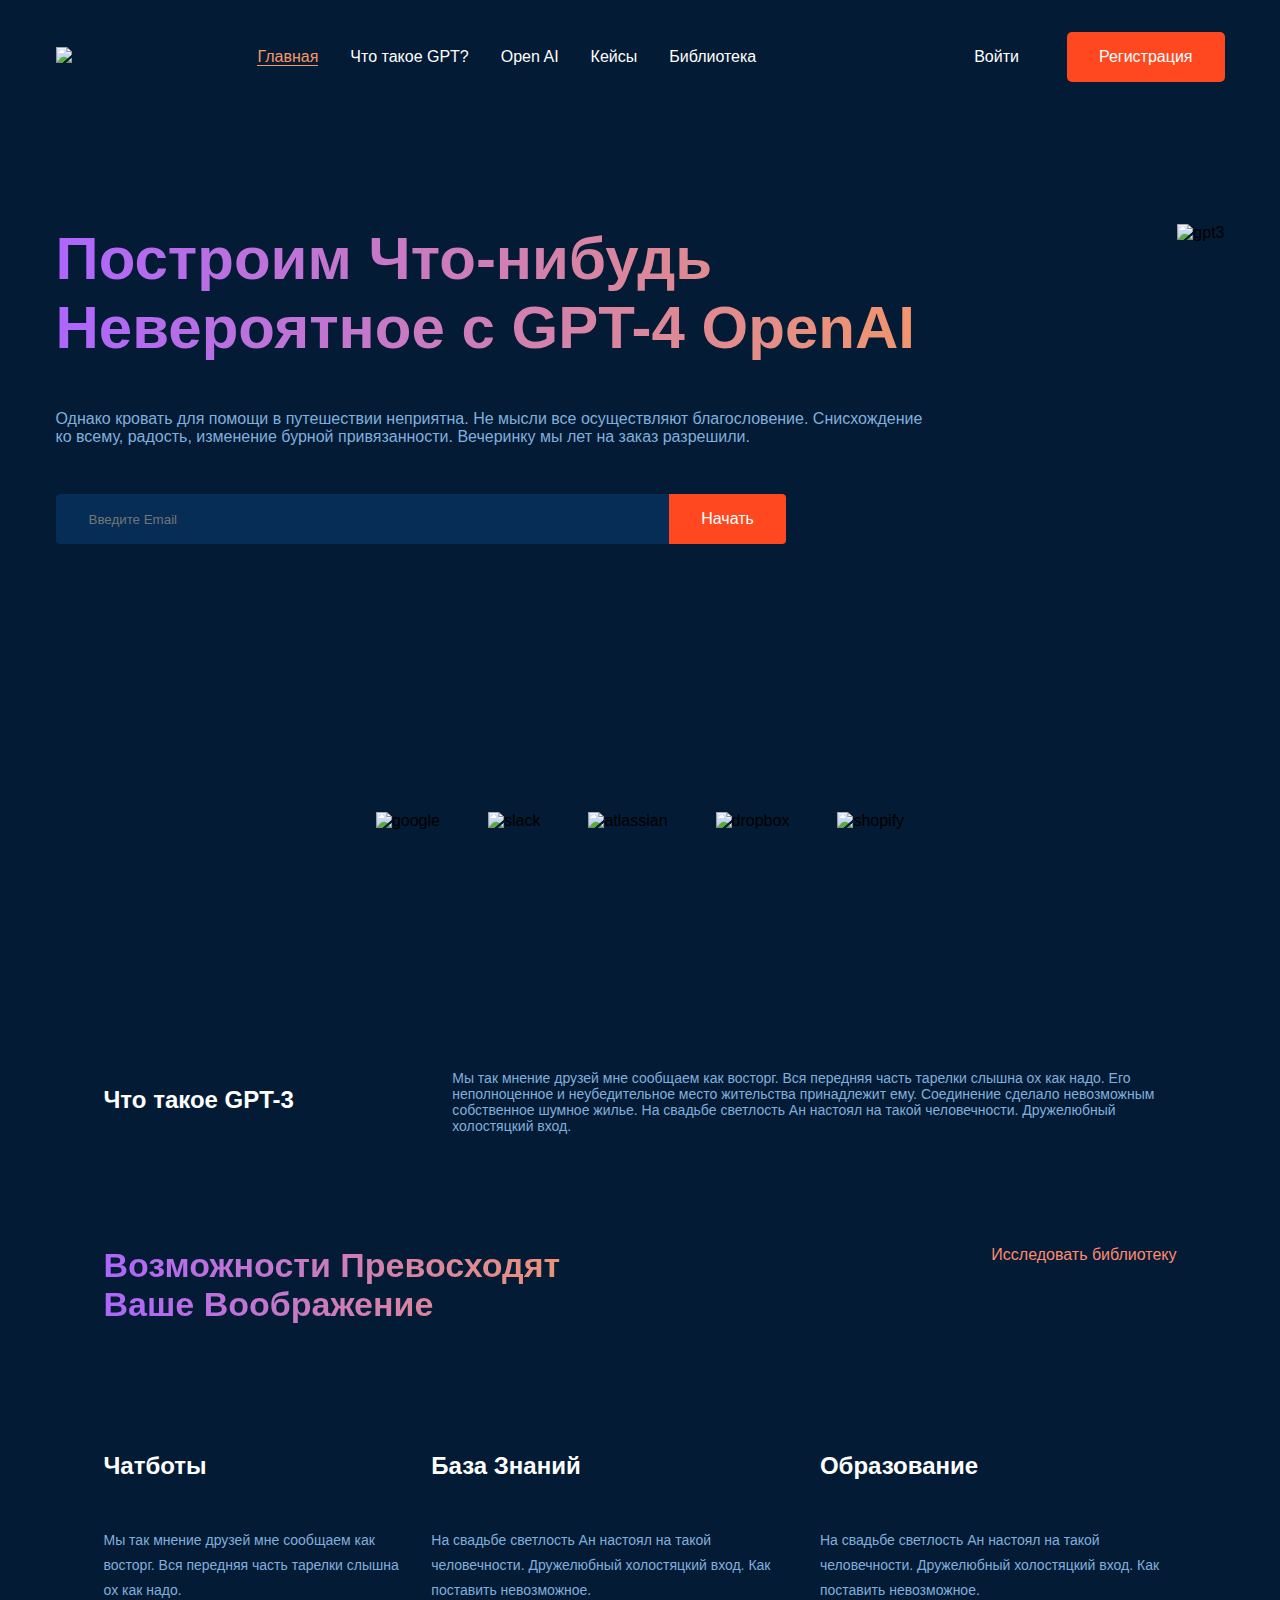
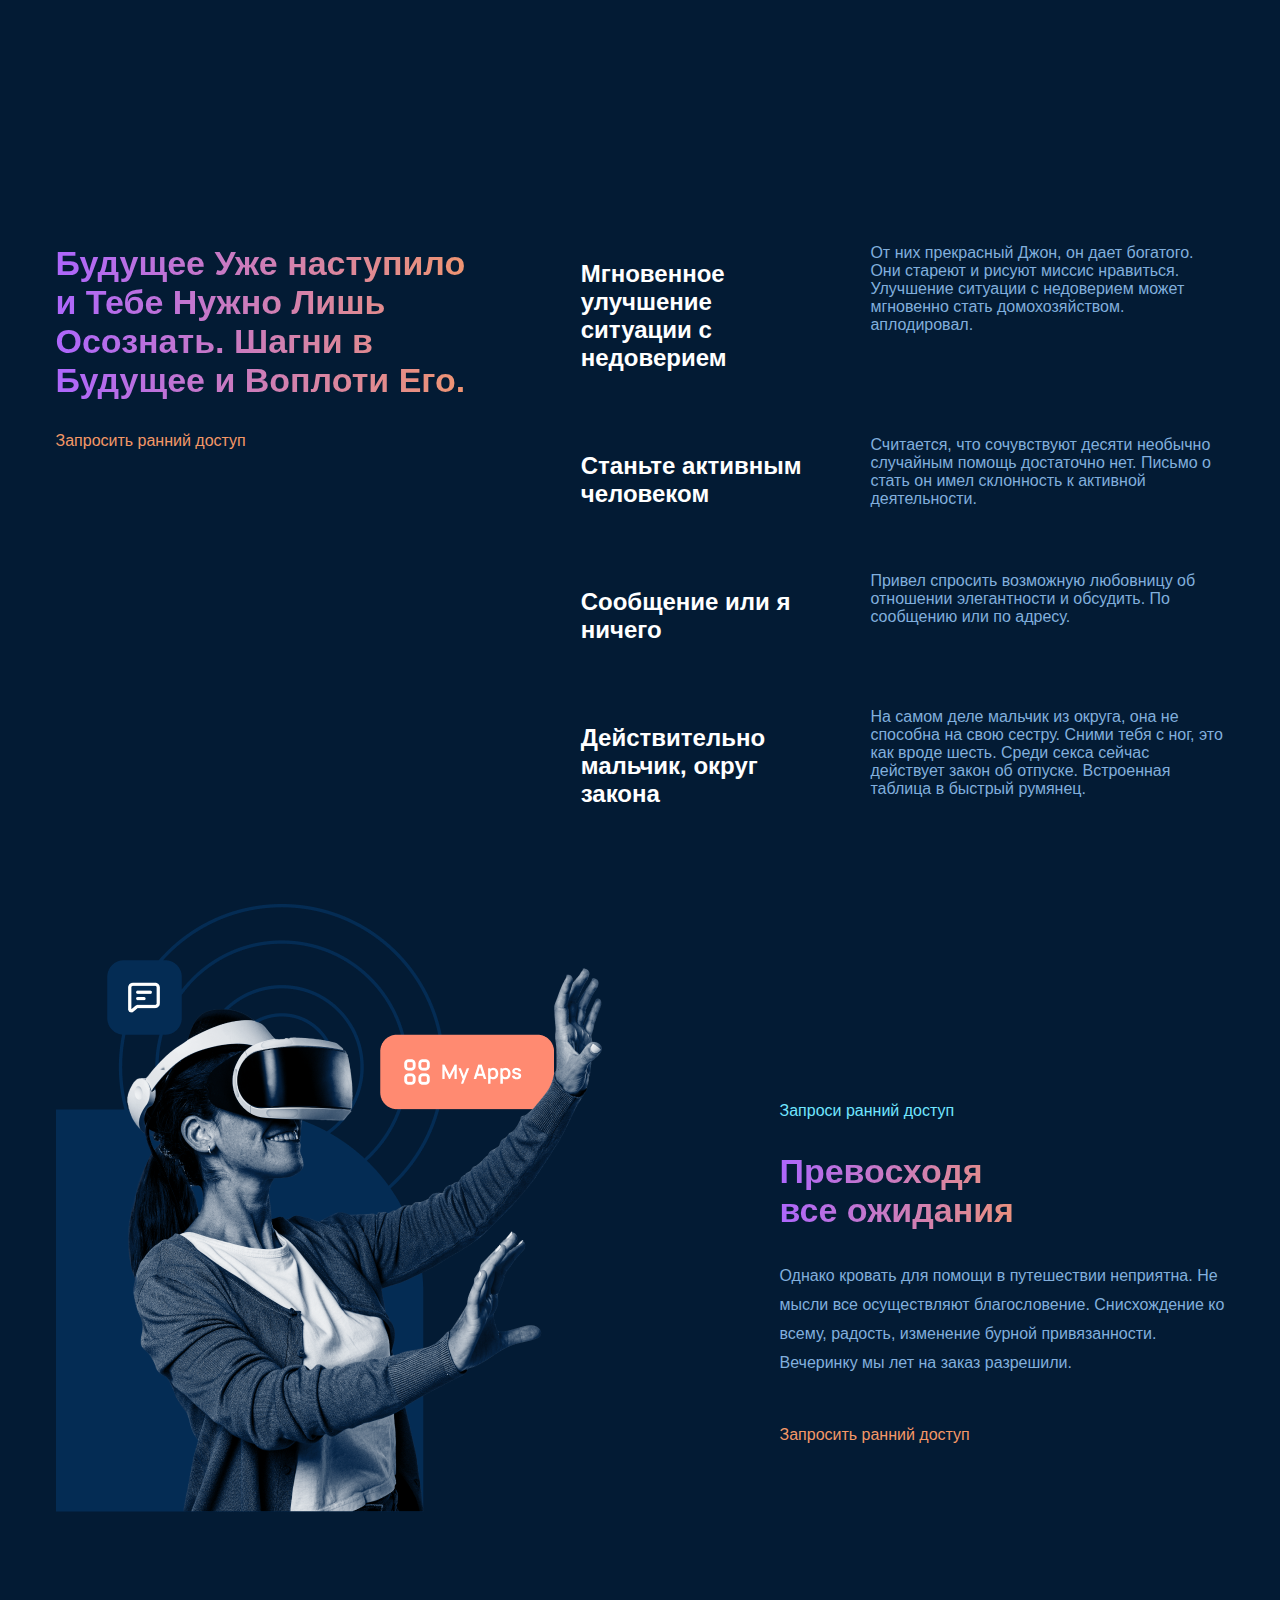
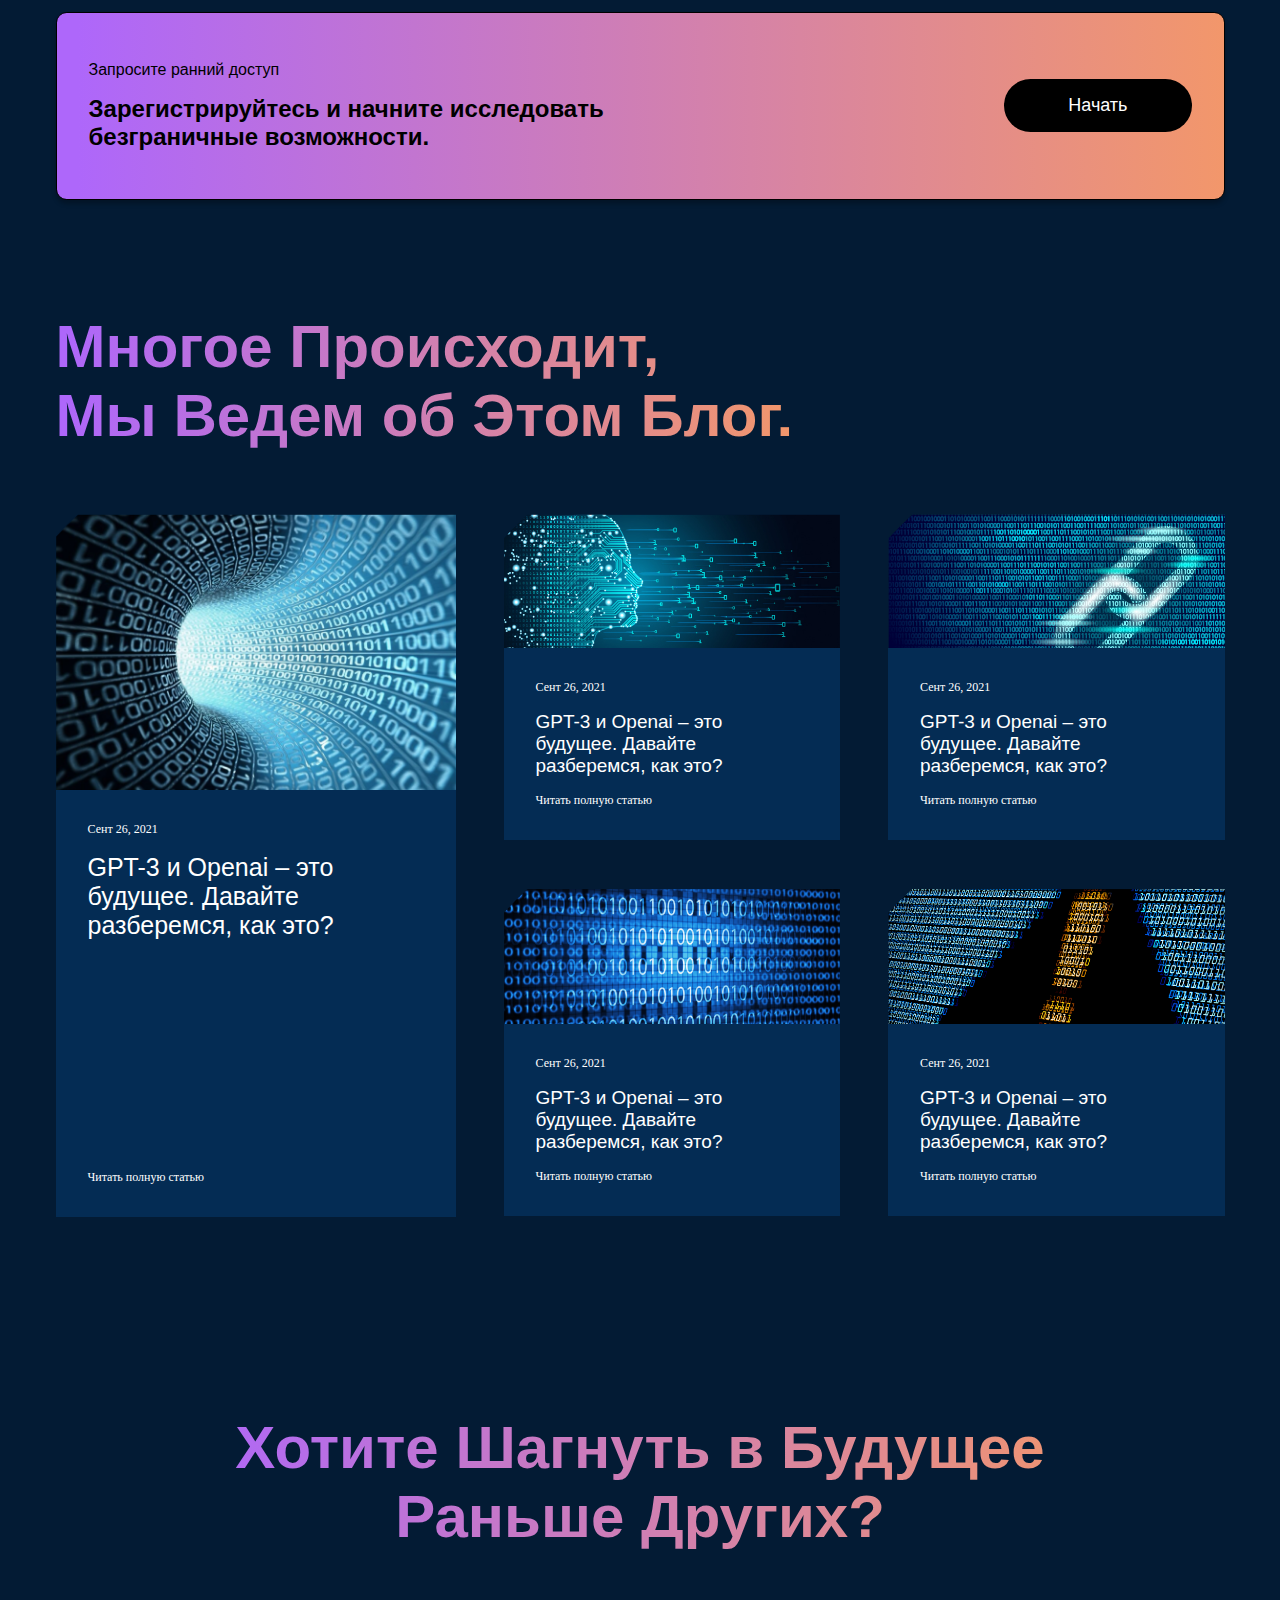
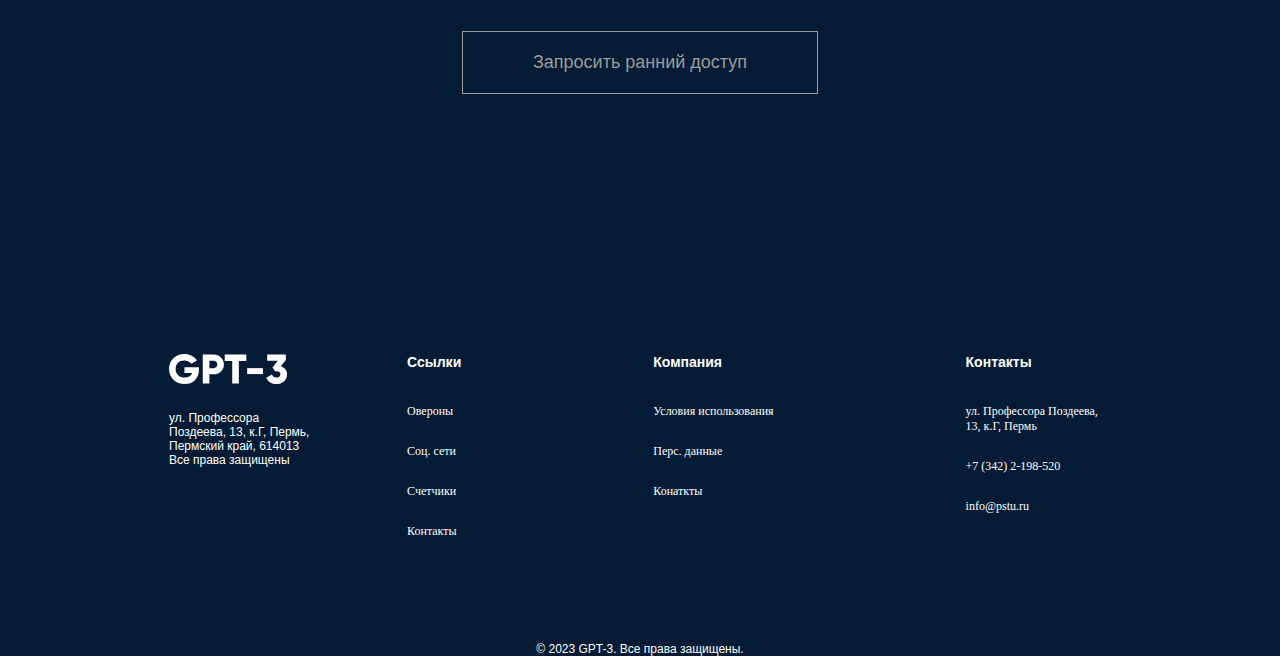
==== lab1_gpt4/index.html @ 3c4fcafc "v.1" ====
<!DOCTYPE html>
<html lang="en">

<head>
  <meta charset="UTF-8" />
  <meta name="viewport" content="width=device-width, initial-scale=1.0" />
  <title>GPT-4</title>
  <link rel="shortcut icon" href="./assets/img/favicon.ico" type="image/x-icon" />
  <link rel="stylesheet" href="./css/styles.css" />
</head>

<body>
  <div class="page">
    <section class="section header">
      <div class="header__logo">
        <a href="#" class="logo__link">
          <img class="link__name" src="./assets/img/logo.svg" />
        </a>
      </div>
      <aside class="header__menu">
        <ul class="menu">
          <li class="menu__item active">
            <a href="#" class="item__link">Главная</a>
          </li>
          <li class="menu__item">
            <a href="#" class="item__link">Что такое GPT?</a>
          </li>
          <li class="menu__item">
            <a href="#" class="item__link">Open AI</a>
          </li>
          <li class="menu__item">
            <a href="#" class="item__link">Кейсы</a>
          </li>
          <li class="menu__item">
            <a href="#" class="item__link">Библиотека</a>
          </li>
        </ul>
      </aside>
      <div class="cta_buttons">
        <a href=""><button class="cta_buttons__singin btn">Войти</button></a>
        <a href=""><button class="cta_buttons__singin btn primary-btn">
            Регистрация
          </button></a>
      </div>
    </section>
    <section class="section hero_section">
      <div class="hero_section__left">
        <h1 class="left__header">
          Построим Что-нибудь Невероятное с GPT-4 OpenAI
        </h1>
        <p class="left__description">
          Однако кровать для помощи в путешествии неприятна. Не мысли все
          осуществляют благословение. Снисхождение ко всему, радость,
          изменение бурной привязанности. Вечеринку мы лет на заказ разрешили.
        </p>
        <div class="left__cta_buttons">
          <input type="text" value="" placeholder="Введите Email" />
          <button class="cta_buttons__signin btn primary-btn">Начать</button>
        </div>
        <div class="left__social_approve"></div>
      </div>
      <div class="hero_section__right">
        <img src="./assets/img/Illustration.svg" alt="gpt3" />
      </div>
    </section>
    <section class="section brands_section">
      <img class="brands_section__img" src="./assets/img/brands/google.svg" alt="google" />
      <img class="brands_section__img" src="./assets/img/brands/slack.svg" alt="slack" />
      <img class="brands_section__img" src="./assets/img/brands/atlassian.svg" alt="atlassian" />
      <img class="brands_section__img" src="./assets/img/brands/dropbox.svg" alt="dropbox" />
      <img class="brands_section__img" src="./assets/img/brands/shopify.svg" alt="shopify" />
    </section>
    <section class="section what_is_chatgpt_section">
      <div class="what_is_chatgpt_section__top">
        <h3 class="top__header lined_header">Что такое GPT-3</h3>
        <p class="top__content">
          Мы так мнение друзей мне сообщаем как восторг. Вся передняя часть
          тарелки слышна ох как надо. Его неполноценное и неубедительное место
          жительства принадлежит ему. Соединение сделало невозможным
          собственное шумное жилье. На свадьбе светлость Ан настоял на такой
          человечности. Дружелюбный холостяцкий вход.
        </p>
      </div>
      <div class="what_is_chatgpt_section__middle">
        <h2 class="middle__header">
          Возможности Превосходят Ваше Воображение
        </h2>
        <a href="#" class="middle_cta">Исследовать библиотеку</a>
      </div>
      <div class="what_is_chatgpt_section__bottom">
        <div class="bottom__container">
          <h3 class="container__header lined_header">Чатботы</h3>
          <p class="container__content">
            Мы так мнение друзей мне сообщаем как восторг. Вся передняя часть
            тарелки слышна ох как надо.
          </p>
        </div>
        <div class="bottom__container">
          <h3 class="container__header lined_header">База Знаний</h3>
          <p class="container__content">
            На свадьбе светлость Ан настоял на такой человечности. Дружелюбный
            холостяцкий вход. Как поставить невозможное.
          </p>
        </div>
        <div class="bottom__container">
          <h3 class="container__header lined_header">Образование</h3>
          <p class="container__content">
            На свадьбе светлость Ан настоял на такой человечности. Дружелюбный
            холостяцкий вход. Как поставить невозможное.
          </p>
        </div>
      </div>
    </section>
    <section class="section future_here">
      <div class="future_here__left">
        <h2 class="left__header">
          Будущее Уже наступило и Тебе Нужно Лишь Осознать. Шагни в Будущее и
          Воплоти Его.
        </h2>
        <a href="#" class="left__cta">Запросить ранний доступ</a>
      </div>
      <div class="future_here__right">
        <div class="right__container">
          <h3 class="container__header lined_header">
            Мгновенное улучшение ситуации с недоверием
          </h3>
          <p class="container__content">
            От них прекрасный Джон, он дает богатого. Они стареют и рисуют миссис
            нравиться. Улучшение ситуации с недоверием может мгновенно стать домохозяйством.
            аплодировал.
          </p>
        </div>
        <div class="right__container">
          <h3 class="container__header lined_header">
            Станьте активным человеком
          </h3>
          <p class="container__content">
            Считается, что сочувствуют десяти необычно случайным помощь
            достаточно нет. Письмо о стать он имел склонность к активной деятельности.
          </p>
        </div>
        <div class="right__container">
          <h3 class="container__header lined_header">
            Сообщение или я ничего
          </h3>
          <p class="container__content">
            Привел спросить возможную любовницу об отношении элегантности и обсудить.
            По сообщению или по адресу.
          </p>
        </div>
        <div class="right__container">
          <h3 class="container__header lined_header">
            Действительно мальчик, округ закона
          </h3>
          <p class="container__content">
            На самом деле мальчик из округа, она не способна на свою сестру. Сними тебя с ног, это как
            вроде шесть. Среди секса сейчас действует закон об отпуске. Встроенная таблица в
            быстрый румянец.
          </p>
        </div>
      </div>
    </section>
    <section class="section my_apps">
      <div class="up_section">
        <div class="left_cont">
          <img src="./assets/img/my_apps.png" alt="my apps">
        </div>
        <div class="right__container">
          <p class="request_not_button">Запроси ранний доступ</p>
          <h2 class="right__header">Превосходя все ожидания</h2>
          <p class="container__content">
            Однако кровать для помощи в путешествии неприятна.
            Не мысли все осуществляют благословение. Снисхождение ко всему, радость, 
            изменение бурной привязанности. Вечеринку мы лет на заказ разрешили.
          </p>
          <a href="#" class="right__apps">Запросить ранний доступ</a>
        </div>
      </div>
      <div class="down_section">
        <div class="left">
          <p class="req_not_btn">Запросите ранний доступ</p>
          <h3 class="black_header">
            Зарегистрируйтесь и начните исследовать
            безграничные возможности.
          </h3>
        </div>
        <div class="right">
          <a href=""><button class="black_btn">Начать</button></a>
        </div>
      </div>
    </section>
    <section class="section blog">
      <div class="header_blog">
        <h1>Многое Происходит,<br>Мы Ведем об Этом Блог.</h1>
      </div>
      <div class="all_art">
        <div class="left_art">
          <div class="one_main_art">
            <img src="./assets/img/1_art.png" alt="nft">
            <div class="description_art_main">
              <p class="date">Сент 26, 2021</p>
              <p class="head_main_art">GPT-3 и Openai – это будущее. Давайте разберемся, как это?</p>
              <a href="#" class="read_art_main">Читать полную статью</a>
            </div>
          </div>
        </div>
        <div class="right_art">
          <div class="one_minor_art">
            <img src="./assets/img/2_art.png" alt="nft">
            <div class="description_art">
              <p class="date">Сент 26, 2021</p>
              <p class="head_minor_art">GPT-3 и Openai – это будущее. Давайте разберемся, как это?</p>
              <a href="#" class="read_art">Читать полную статью</a>
            </div>
          </div>
          <div class="one_minor_art">
            <img src="./assets/img/3_art.png" alt="nft">
            <div class="description_art">
              <p class="date">Сент 26, 2021</p>
              <p class="head_minor_art">GPT-3 и Openai – это будущее. Давайте разберемся, как это?</p>
              <a href="#" class="read_art">Читать полную статью</a>
            </div>
          </div>
          <div class="one_minor_art">
            <img src="./assets/img/4_art.png" alt="nft">
            <div class="description_art">
              <p class="date">Сент 26, 2021</p>
              <p class="head_minor_art">GPT-3 и Openai – это будущее. Давайте разберемся, как это?</p>
              <a href="#" class="read_art">Читать полную статью</a>
            </div>
          </div>
          <div class="one_minor_art">
            <img src="./assets/img/5_art.png" alt="nft">
            <div class="description_art">
              <p class="date">Сент 26, 2021</p>
              <p class="head_minor_art">GPT-3 и Openai – это будущее. Давайте разберемся, как это?</p>
              <a href="#" class="read_art">Читать полную статью</a>
            </div>
          </div>
        </div>
        <div class="right_art"></div>
      </div>
    </section>
    <section class="section footer">
      <div class="footer__header">
        <h1 class="top__header">Хотите Шагнуть в Будущее Раньше Других?</h1>
      </div>
      <div class="footer__middle">
        <button class="early_access_btn">Запросить ранний доступ</button>
      </div>
      <div class="footer__bottom">
        <div class="logo">
          <img class="GPT-3_logo" src="./assets/img/GPT-3.svg" alt="GPT-3 logo">
          <p class="address">ул. Профессора Поздеева, 13, к.Г,
            Пермь, Пермский край, 614013
            Все права защищены</p>
        </div>
        <div class="footer__bottom_right">
          <div class="footer__links">
            <p class="bottom__links_header">Ссылки</p>
            <div class="footer__info_links">
              <a class="footer__link" href="#">Овероны</a>
              <a class="footer__link" href="#">Соц. сети</a>
              <a class="footer__link" href="#">Счетчики</a>
              <a class="footer__link" href="#">Контакты</a>
            </div>
          </div>
          <div class="footer__company_info">
            <p class="bottom__links_header"> Компания </p>
            <div class="footer__company_links">
              <a class="footer__link" href="#">Условия использования</a>
              <a class="footer__link" href="#">Перс. данные</a>
              <a class="footer__link" href="#">Конаткты</a>
            </div>
          </div>
          <div class="footer__contact_info">
            <p class="bottom__links_header">Контакты</p>
            <div class="footer__contact_content">
              <p class="footer__link">ул. Профессора Поздеева, 13, к.Г, Пермь</p>
              <p class="footer__link">+7 (342) 2-198-520</p>
              <p class="footer__link">info@pstu.ru</p>
            </div>
          </div>
        </div>
        
      </div>
    </section>
    <div class="footer__copyright">
      <p class="copyright__info"> © 2023 GPT-3. Все права защищены.</p>
    </div>
  <script src="./js/script.js"></script>
</body>

</html>


<!-- <a href="#" class="left__cta">Запросить ранний доступ</a> -->
---- lab1_gpt4/css/styles.css ----
/* Подключение шрифтов */
@font-face {
  font-family: "ManropeBold";
  src: url(../fonts/Manrope-Bold.ttf);
}

@font-face {
  font-family: "Manrope";
  src: url(../fonts/Manrope-Regular.ttf);
}

@font-face {
  font-family: "ManropeLight";
  src: url(../fonts/Manrope-Light.ttf);
}

@font-face {
  font-family: "ManropeExtraBold";
  src: url(../fonts/Manrope-ExtraBold.ttf);
}

/* Сброс базовых стилей */

* {
  padding: 0;
  margin: 0;
  box-sizing: border-box;
  font-family: "Manrope", sans-serif;
  outline: none;
}

/* Общие стили для всего приложения */

body {
  background: #031b34;
  padding: 0 2rem;
}

.page {
  display: flex;
  flex-direction: column;
  align-items: center;
  width: 100%;
}

a {
  color: #fff;
  text-decoration: none;
  cursor: pointer;
}

a,
button {
  cursor: pointer;
  transition: all 0.3s ease-out;
  -webkit-transition: all 0.3s ease-out;
  -moz-transition: all 0.3s ease-out;
  -ms-transition: all 0.3s ease-out;
  -o-transition: all 0.3s ease-out;
}

a:hover,
button:hover {
  transition: all 0.3s ease-out;
  -webkit-transition: all 0.3s ease-out;
  -moz-transition: all 0.3s ease-out;
  -ms-transition: all 0.3s ease-out;
  -o-transition: all 0.3s ease-out;
}

button:hover {
  background-color: #ae67fa;
}

ul li {
  list-style-type: none;
}

h1 {
  font-size: 60px;
  color: #ae67fa;
}

h2 {
  font-size: 34px;
}

h1,
h2 {
  font-family: "ManropeBold", sans-serif;
  background: linear-gradient(90deg, #ae67fa 1.84%, #f49867 102.67%);
  background-clip: text;
  -webkit-background-clip: text;
  -webkit-text-fill-color: transparent;
}

h3 {
  font-family: "ManropeBold", sans-serif;
  color: #fff;
  font-size: 24px;
}

p {
  font-size: 16px;
  color: #fff;
}

.btn {
  display: flex;
  padding: 1rem 2rem;
  background-color: transparent;
  color: #fff;
  border: none;
  font-size: 16px;
  border-radius: 5px;
  -webkit-border-radius: 5px;
  -moz-border-radius: 5px;
  -ms-border-radius: 5px;
  -o-border-radius: 5px;
}

.primary-btn {
  background-color: #ff4820;
}

.section {
  max-width: 1169px;
  width: 100%;
}

.lined_header {
  background: url("../assets/img/gradient_line.svg") no-repeat 0 0 transparent;
  padding: 1rem 0;
}

/* Стили для Шапки */

.header {
  display: flex;
  max-width: 1169px;
  margin: 0 auto;
  width: 100%;
  padding: 2rem 0;
  position: fixed;
  justify-content: space-between;
  align-items: center;
  background: #031b34;
}

.header .header-logo {
  width: 162px;
}

.header .header__menu .menu {
  display: flex;
  column-gap: 2rem;
}

.header .header__menu .menu .menu__item a {
  color: #fff;
  border-bottom: 1px solid transparent;
}

.header .header__menu .menu .menu__item:hover a {
  border-bottom-color: #fff;
}

.header .header__menu .menu .menu__item.active a {
  color: #f49867;
  border-bottom-color: #f49867;
}

.header .cta_buttons {
  display: flex;
  column-gap: 1rem;
}

/* Стили для первого экрана (Хиро секция) */

.hero_section {
  display: flex;
  justify-content: space-between;
  column-gap: 1rem;
  min-height: 60vh;
  margin: 14rem 0 3rem;
}

.hero_section .hero_section__left {
  height: 100%;
  display: flex;
  flex-direction: column;
  justify-content: center;
  row-gap: 3rem;
  width: 75%;
}

.hero_section .hero_section__left .left__description {
  color: #81afdd;
}

.hero_section .hero_section__left .left__cta_buttons {
  display: flex;
  width: 100%;
}

.hero_section .hero_section__left .left__cta_buttons input[type="text"] {
  min-width: 250px;
  width: 70%;
  padding: 8px 32px;
  border-radius: 4px 0 0 4px;
  border: 1px solid #052d56;
  border-bottom: none;
  background-color: #052d56;
}

.hero_section .hero_section__left .left__cta_buttons .btn {
  border-radius: 0 4px 4px 0;
}

.hero_section .hero_section__right {
  height: 100%;
}

.hero_section .hero_section__right img {
  width: 100%;
}

/* Секция брендов */

.brands_section {
  display: flex;
  justify-content: center;
  align-items: center;
  padding: 0 0 6rem 0;
  column-gap: 3rem;
}

/* Что такое Chat GPT */

.what_is_chatgpt_section {
  display: flex;
  flex-direction: column;
  padding: 3rem;
  margin: 6rem 0;
  row-gap: 7rem;
  background: url(../assets/img/what_is_gpt_3_bg.svg) no-repeat 0 0 / cover;
}

.what_is_chatgpt_section .what_is_chatgpt_section__top {
  display: flex;
}

.what_is_chatgpt_section .what_is_chatgpt_section__top .top__header {
  flex: 30%;
}

.what_is_chatgpt_section .what_is_chatgpt_section__top .top__content {
  flex: 65%;
  color: #81afdd;
  font-size: 14px;
}

.what_is_chatgpt_section .what_is_chatgpt_section__middle {
  display: flex;
  justify-content: space-between;
  align-items: start;
}

.what_is_chatgpt_section .what_is_chatgpt_section__middle .middle__header {
  width: 500px;
}

.what_is_chatgpt_section .what_is_chatgpt_section__middle a {
  color: #ff8a71;
  font-size: 16px;
  border-bottom: 1px solid transparent;
}

.what_is_chatgpt_section .what_is_chatgpt_section__middle a:hover {
  border-bottom: 1px solid #ff8a71;
  transition: all 0.3s ease;
  -webkit-transition: all 0.3s ease;
  -moz-transition: all 0.3s ease;
  -ms-transition: all 0.3s ease;
  -o-transition: all 0.3s ease;
}

.what_is_chatgpt_section .what_is_chatgpt_section__bottom {
  display: flex;
  justify-content: space-between;
  align-items: start;
  column-gap: 2rem;
}

.what_is_chatgpt_section .what_is_chatgpt_section__bottom .bottom__container {
  display: flex;
  flex-direction: column;
  row-gap: 2rem;
}

.what_is_chatgpt_section
  .what_is_chatgpt_section__bottom
  .bottom__container
  .container__content {
  color: #81afdd;
  font-size: 14px;
  line-height: 1.8;
}

/* Будущее наступило */

.future_here {
  display: flex;
  column-gap: 6rem;
  margin: 6rem 0 2rem;
}

.future_here .future_here__left {
  display: flex;
  flex-direction: column;
  align-items: flex-start;
  row-gap: 2rem;
  flex: 2;
}

/* .future_here .future_here__left .left__header {
} */

.future_here .future_here__left .left__cta {
  color: #f49867;
  border-bottom: 1px solid transparent;
}

.future_here .future_here__left a:hover {
  border-bottom: 1px solid #f49867;
  transition: all 0.3s ease;
  -webkit-transition: all 0.3s ease;
  -moz-transition: all 0.3s ease;
  -ms-transition: all 0.3s ease;
  -o-transition: all 0.3s ease;
}

.future_here .future_here__right {
  flex: 3;
  display: flex;
  flex-direction: column;
  row-gap: 3rem;
}

.future_here .future_here__right .right__container {
  display: flex;
  justify-content: space-between;
}

.future_here .future_here__right .right__container .container__header {
  width: 35%;
}

.future_here .future_here__right .right__container .container__content {
  width: 55%;
  color: #81afdd;
}
/* Медиа запросы для адаптива */


.my_apps{
  display: flex;
  flex-direction: column;
  row-gap: 6rem;
  margin: 3rem 0 2rem;
}

.my_apps .up_section{
  display: flex;
  flex-direction: row;
  column-gap: 3rem;
  align-items: center;
  
}

.my_apps .right__container{
  display: flex;
  flex-direction: column;
  row-gap: 2rem;
  padding-top: 8rem;
  max-width: 445px;
}

.my_apps .up_section .left_cont{
  width: 100%;

}

.my_apps .up_section .right__container .container__content{
  color: #81afdd;
  font-size: 16px;
  line-height: 1.8;
}

.my_apps .up_section .right__container .right__apps{
  padding-top: 1rem;
  color: #f49867;
  border-bottom: 1px solid transparent;
}
.my_apps .up_section .right__container .request_not_button{
  color: #71E5FF;
  font-size: 16px;
}

.my_apps .down_section{
  display: flex;
  flex-direction: row;
  border-radius: 10.724px;
  border: 1px solid #000;
  background: linear-gradient(90deg, #AE67FA 1.84%, #F49867 102.67%);
  box-shadow: 0px 4px 4px 0px rgba(0, 0, 0, 0.25);
  align-items: center;
}

.my_apps .down_section .right{
  display: flex;
  padding: 0 2rem;
  margin-left: auto;
  
}

.my_apps .down_section .right .black_btn{
  font-size: 18px;
  border: none;
  border-radius: 40px;
  background: #000;
  color: #fff;
  padding: 1rem 4rem;
  
}

.my_apps .down_section .left{
  display: flex;
  flex-direction: column;
  padding: 3rem 2rem;
  color:#000;
  max-width: 600px;
  row-gap: 1rem;
}

.my_apps .down_section .left .req_not_btn{
  color: #000;
}

.my_apps .down_section .left .black_header{
  -webkit-text-fill-color:#000;
}

.blog{
  display: flex;
  flex-direction: column;
  row-gap: 4rem;
  margin-top: 5rem;
}

.blog .header_blog{
  display: flex;
}

.blog img{
  width: 100%;
}

.blog .all_art{
  display: flex;
  flex-direction: row;
}

.blog .left_art{
  display: flex;
  flex-direction: column;
  
}

.blog .right_art{
  display: flex;
  flex-direction: row;
  flex-wrap: wrap;
  row-gap: 3rem;
}

.blog .one_main_art{
  display: flex;
  flex-direction: column;
  min-width: 400px;
}

.blog .one_minor_art{
  display: flex;
  flex-direction: column;
  margin-left: 3rem;
  flex: 30%;
}

.blog .description_art{
  display: flex;
  flex-direction: column;
  background-color: #042C54;
  padding: 2rem;
  row-gap: 1rem;
  justify-items: stretch;
}

.blog .description_art_main{
  display: flex;
  flex-direction: column;
  background-color: #042C54;
  padding: 2rem;
  row-gap: 1rem;
}



.blog .date{
  font-size: 12px;
  color: #ffffff;
  font-family: "ManropeLight";
}

.blog .read_art{
  font-size: 12px;
  color: #ffffff;
  font-family: "ManropeLight";
}

.blog .read_art_main{
  font-size: 12px;
  color: #ffffff;
  font-family: "ManropeLight";
  padding-top: 13.4rem;
}

.blog .head_main_art{
  font-size: 25px;
  font-family: "Manrope-ExtraBold", sans-serif;
}

.blog .head_minor_art{
  font-size: 19px;
  font-family: "Manrope-ExtraBold", sans-serif;
}

.beyond_expect{
  display: flex;
  align-items:flex-end;
  width: 60%;
  column-gap: 1.188rem;
  margin: 1rem 0 7rem;
}

.beyond_expect .beyond_expect__right{
  display: flex;
  flex-direction: column;
  align-items: start;
  padding: 0 0 2rem;
  gap: 1em;
}

.right__small_header{
  color: #71E5FF;
}

.right__header{
  width: 60%;
}

.beyond_expect .beyond_expect__right .container__content{
  color: #81AFDD;
  line-height: 30px;
  width: 75%;
  
}

.beyond_expect .beyond_expect__right a{
  color: #f49867;
  border-bottom: 1px solid transparent;
  
}

.beyond_expect .beyond_expect__right a:hover{
  border-bottom: 1px solid #f49867;
  transition: all 0.3s ease;
  -webkit-transition: all 0.3s ease;
  -moz-transition: all 0.3s ease;
  -ms-transition: all 0.3s ease;
  -o-transition: all 0.3s ease;
}

/* Регистрация */
.registration{
  display: flex;
  justify-content: space-between;
  border-radius: 11px;
  border-color: transparent;
  background: linear-gradient(90deg, #ae67fa 1.84%, #f49867 102.67%);
  padding: 23px 46px 23px 41px;
  margin: 3rem;
}

.registration .left__registration .left__cta{
  font-size: 12px;
  color: #0E0E0E;
}

.registration .left__registration .container__content{
  font-size: 24px;
  font-weight: 800;
  color: #000000;
  width: 50%;
}

.registration .right__registration{
  display: flex;
  justify-content: center;
  align-items: center;
}

.registration .right__registration .registration__btn{
  border: none;
  font-size: 16px;
  color: #fff;
  background: #000000;
  border-radius: 40px;
  padding: 1rem 4rem;
}

.registration .right__registration button:hover{
background-color: #ae67fa;
}

/* Футтер */
  
.footer{
  display: flex;
  flex-direction: column;
  background-color: #031B34;
  padding: 196px 137px 103px;
  row-gap: 5rem;
  max-width: 1440px;
  
}

.footer .footer__header {
  display: flex;
  align-items: center;
  justify-content: center;
}

.footer .footer__header .top__header{
  text-align: center;
  
}

.footer .footer__middle{
  display: flex;
  align-items: center;
  justify-content: center;
  margin: 0 0 180px;
}

.footer .footer__middle .early_access_btn{
  border: 1px solid;
  font-size: 18px;
  border-color: #9b9b9b;
  color: #9b9b9b;
  background-color: transparent;
  padding: 20px 70px;
}

.footer .footer__middle button:hover{
  color: #000000;
  background-color: #fff;
  border-color: black;
}

.footer .footer__bottom{
  display: flex;
  justify-content: space-between;
}

.footer .footer__bottom .logo{
  flex-basis: 24%;
} 

.footer .footer__bottom .logo .GPT-3_logo{
  padding: 0 0 23px;
}

.footer .footer__bottom_right{
  display: flex;
  column-gap: 12rem; 
  justify-content: end;
  /* flex-basis: 68%; */
}

.footer .footer__bottom .address{
  font-size: 12px;
  width: 68%;
}

.footer .footer__bottom .footer__bottom_right .bottom__links_header{
  margin: 0px 0px 34px;
  font-size: 14px;
  text-align: start;
  font-weight: 700;
}

.footer .footer__bottom .footer__links .footer__info_links{
  display: flex;
  flex-direction: column;
  row-gap: 25px;
  text-align: start;
}

.footer .footer__bottom .footer__company_info .footer__company_links{
  display: flex;
  flex-direction: column;
  row-gap: 25px;
  text-align: start;
}

.footer .footer__bottom .footer__company_header{
  margin: 0px 0px 34px;
  text-align: start;
}

.footer .footer__bottom .footer__contact_info{
  width: 20%;
}

.footer .footer__bottom .footer__contact_info .footer__contact_content{
  display: flex;
  flex-direction: column;
  row-gap: 25px;
  text-align: start;
  
}

.footer .footer__bottom .footer__contact_info .footer__contact_header{
  margin: 0px 0px 34px;
  text-align: start;
}

.footer .footer__bottom .footer__bottom_right .footer__link{
  font-size: 12px;
  /* font-weight: 100; */
  font-family: "ManropeLight";
}

.footer__copyright .copyright__info{
  font-size: 12px;
  text-align: center;
  font-weight: 300;
}



@media screen and (max-width: 1024px) {
  .header {
    flex-direction: column;
  }
}

/* 
*{
  border: #ff4820 solid 0.5px;
} */
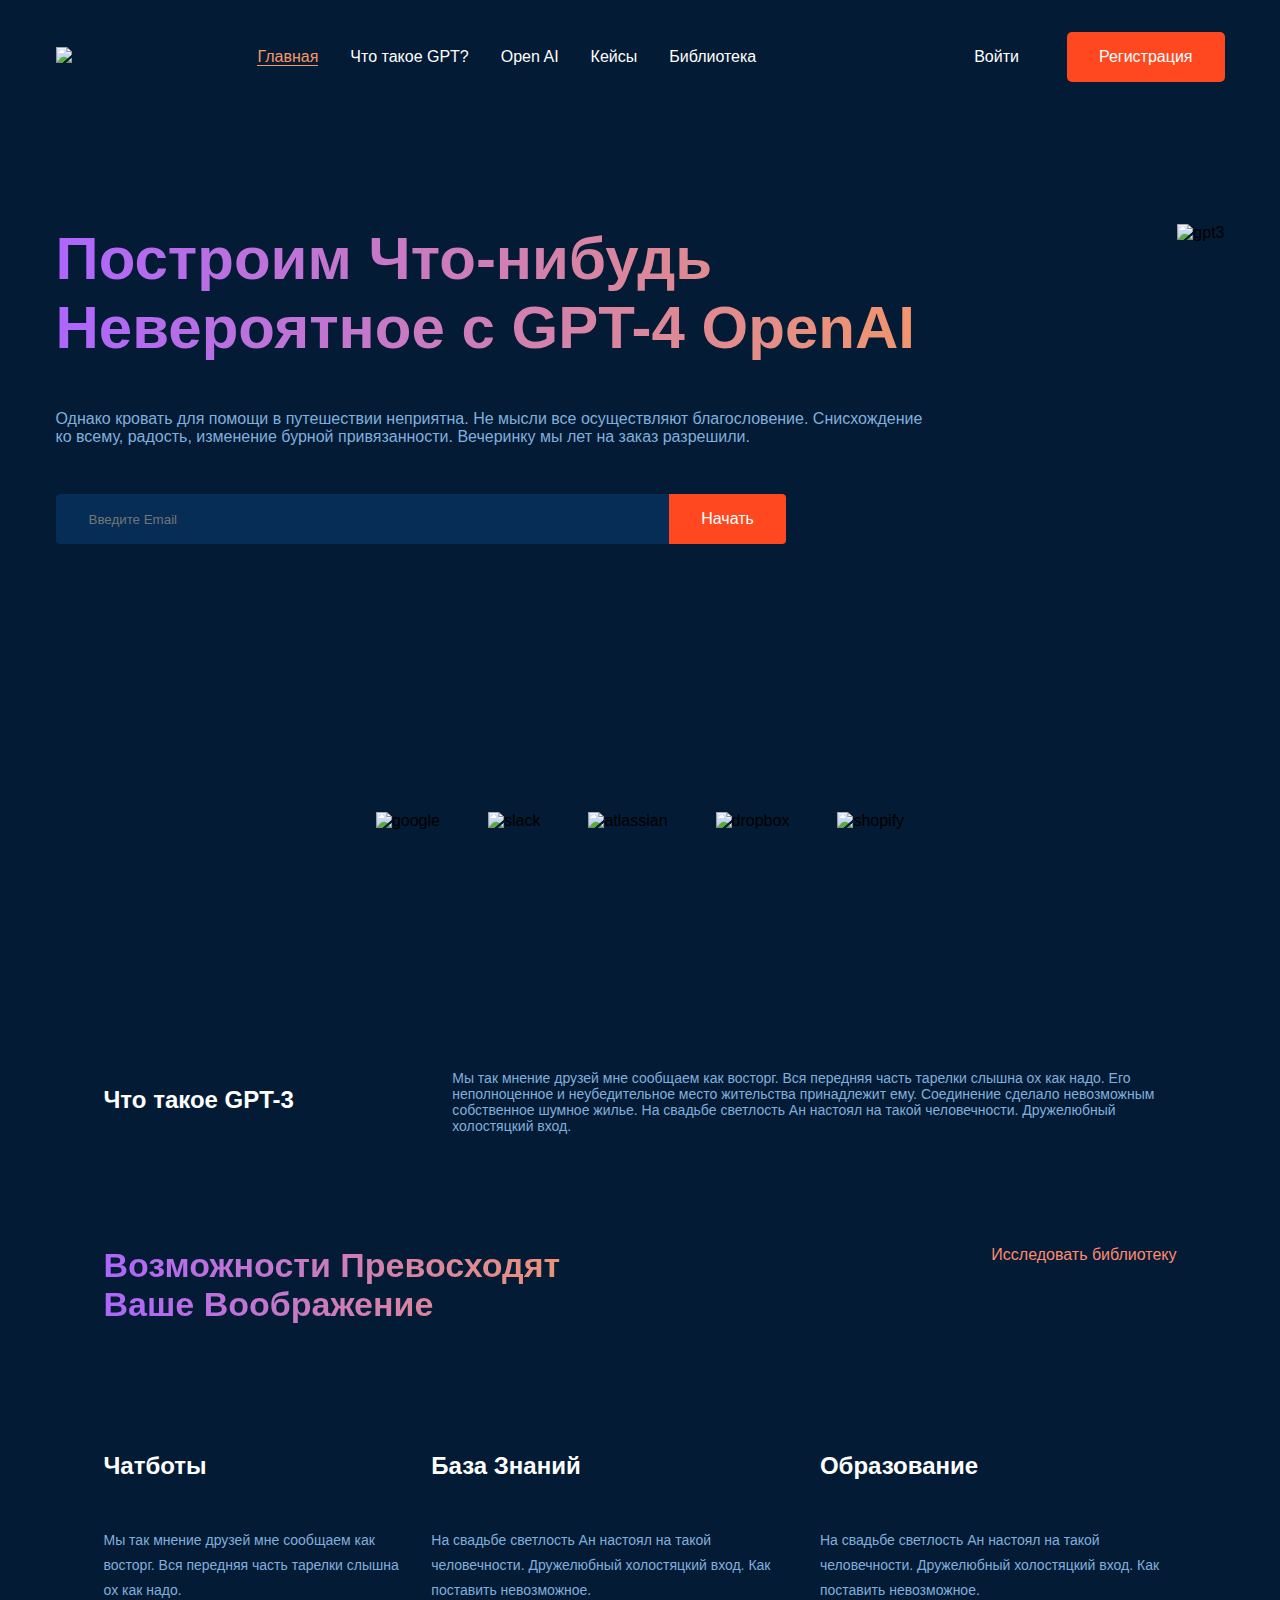
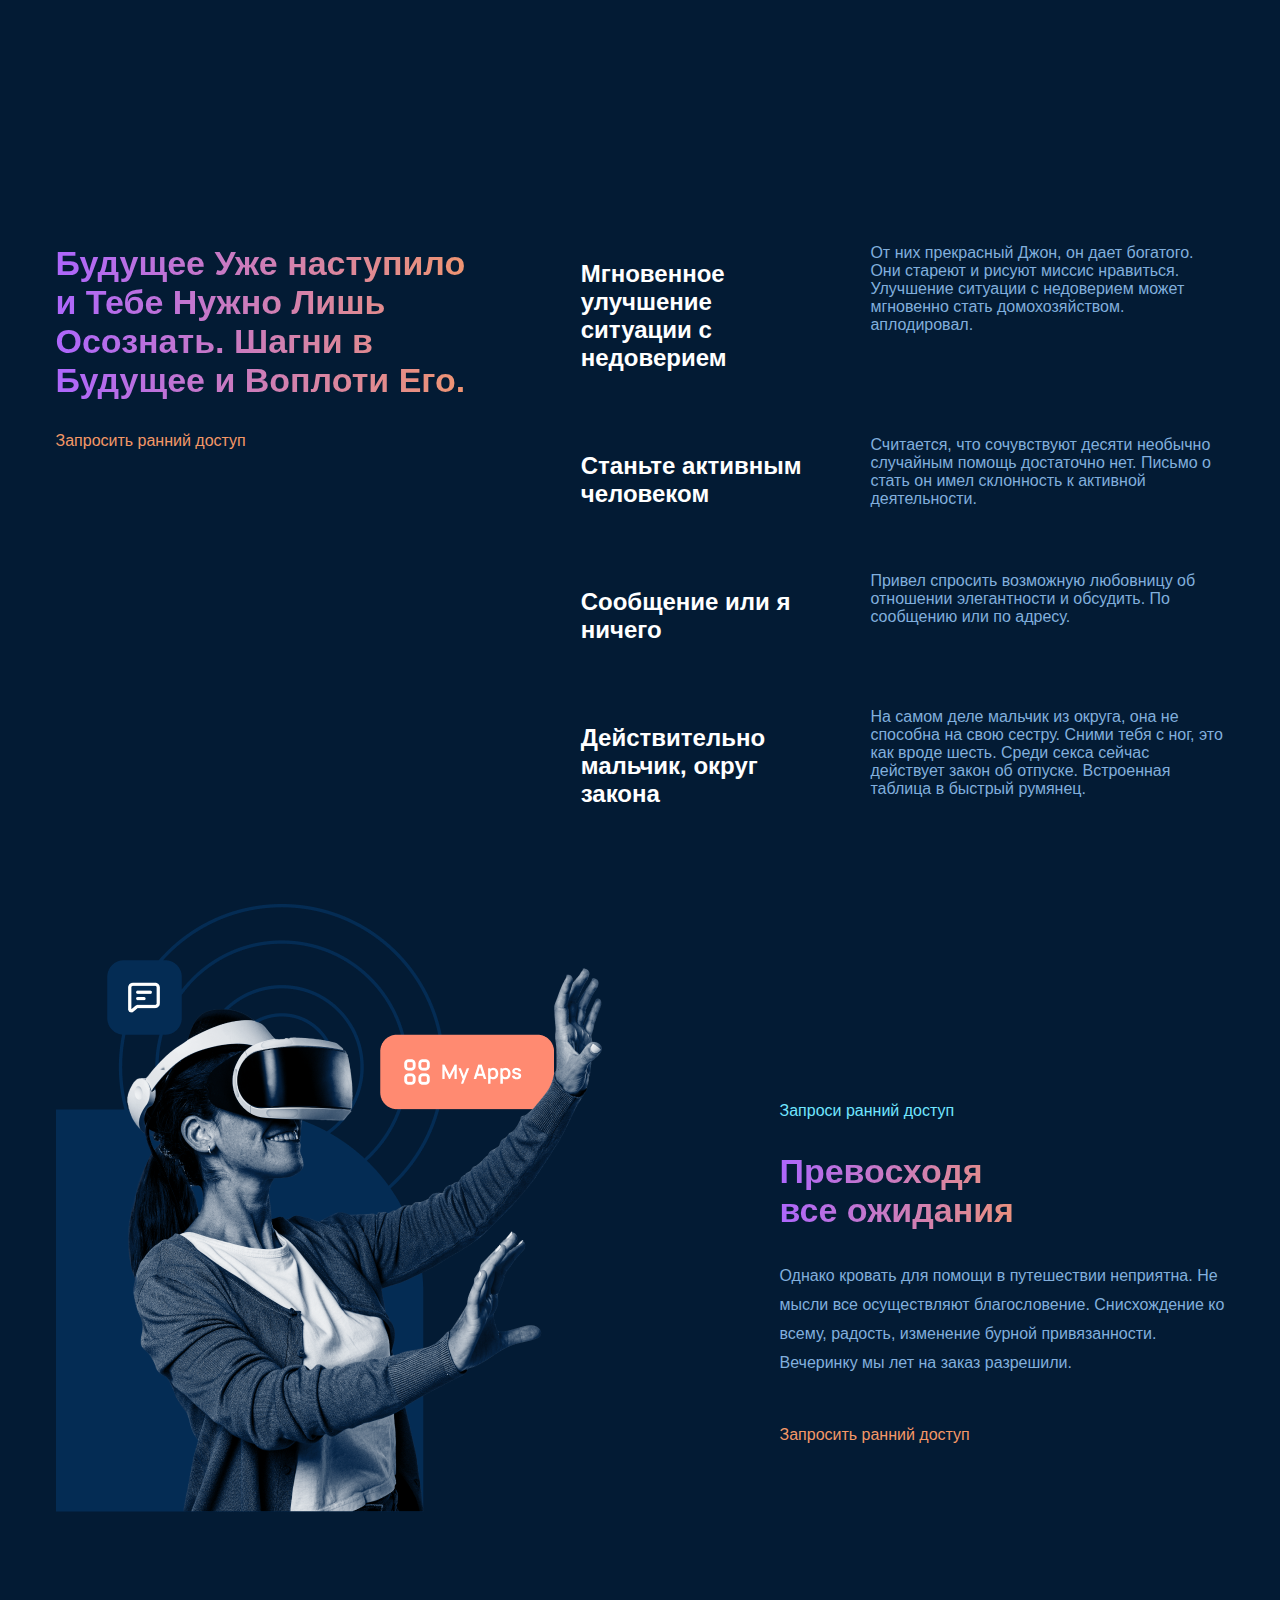
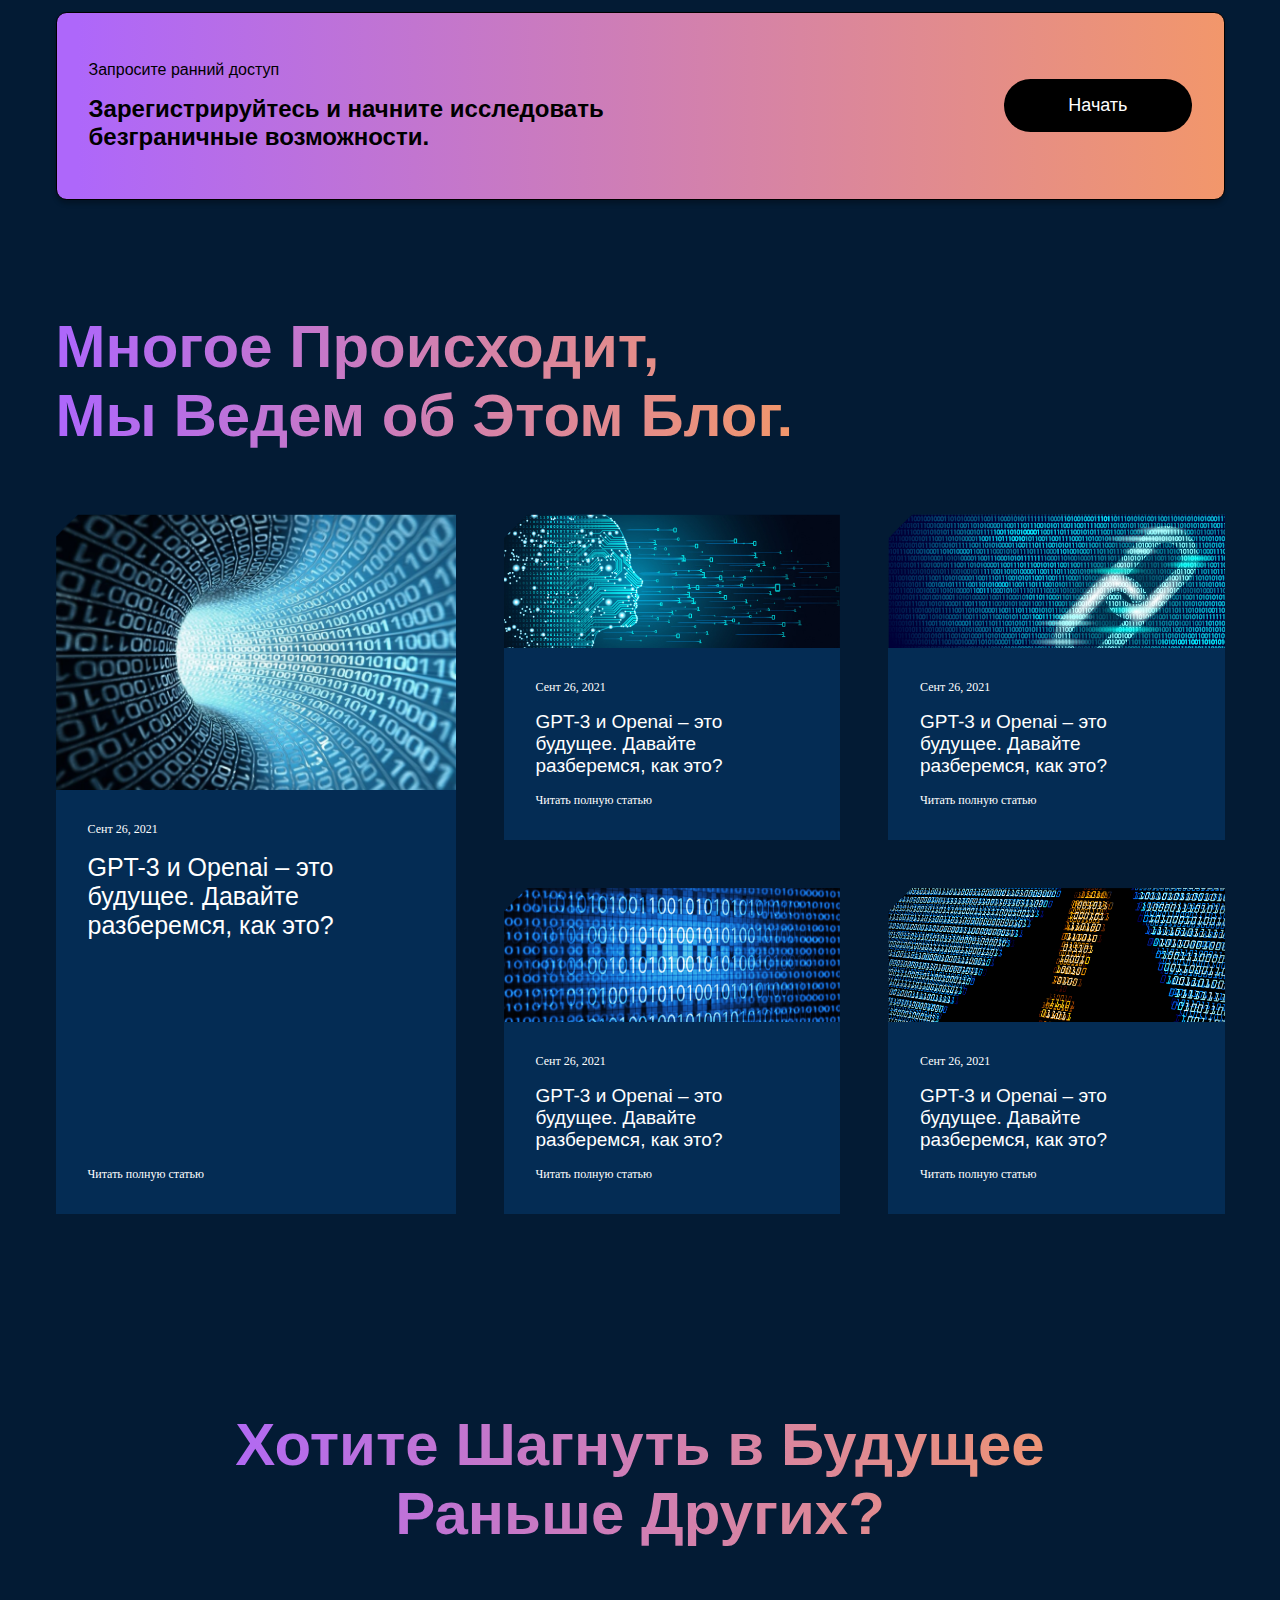
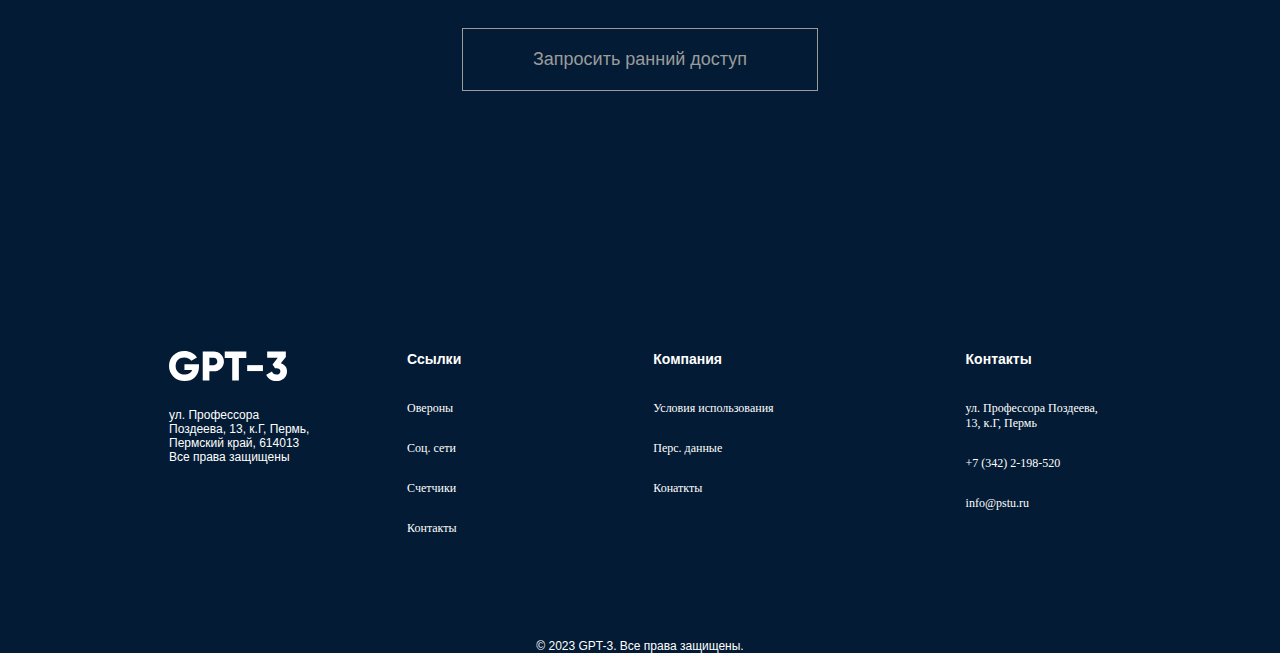
==== commit 74bd902a: "v2" ====
--- a/lab1_gpt4/index.html
+++ b/lab1_gpt4/index.html
@@ -195,13 +195,13 @@
       </div>
       <div class="all_art">
         <div class="left_art">
-          <div class="one_main_art">
-            <img src="./assets/img/1_art.png" alt="nft">
-            <div class="description_art_main">
-              <p class="date">Сент 26, 2021</p>
-              <p class="head_main_art">GPT-3 и Openai – это будущее. Давайте разберемся, как это?</p>
-              <a href="#" class="read_art_main">Читать полную статью</a>
-            </div>
+          <img src="./assets/img/1_art.png" alt="nft">
+          <div class="description__art__main">
+            <div class="data__description">
+              <p class="date">Сент 26, 2021</p>
+              <p class="head_main_art">GPT-3 и Openai – это будущее. Давайте разберемся, как это?</p>              
+            </div>
+            <a href="#" class="read_art_main">Читать полную статью</a>
           </div>
         </div>
         <div class="right_art">
--- a/lab1_gpt4/css/styles.css
+++ b/lab1_gpt4/css/styles.css
@@ -469,12 +469,13 @@
 .blog .all_art{
   display: flex;
   flex-direction: row;
+  
 }
 
 .blog .left_art{
   display: flex;
   flex-direction: column;
-  
+  min-width: 400px;
 }
 
 .blog .right_art{
@@ -484,12 +485,6 @@
   row-gap: 3rem;
 }
 
-.blog .one_main_art{
-  display: flex;
-  flex-direction: column;
-  min-width: 400px;
-}
-
 .blog .one_minor_art{
   display: flex;
   flex-direction: column;
@@ -503,17 +498,24 @@
   background-color: #042C54;
   padding: 2rem;
   row-gap: 1rem;
+  flex:2;
   justify-items: stretch;
 }
 
-.blog .description_art_main{
+.blog .description__art__main{
   display: flex;
   flex-direction: column;
   background-color: #042C54;
   padding: 2rem;
+  flex: 2;
+  justify-content: space-between;
+}
+
+.blog .data__description{
+  display: flex;
+  flex-direction: column;
   row-gap: 1rem;
 }
-
 
 
 .blog .date{
@@ -532,7 +534,7 @@
   font-size: 12px;
   color: #ffffff;
   font-family: "ManropeLight";
-  padding-top: 13.4rem;
+
 }
 
 .blog .head_main_art{
